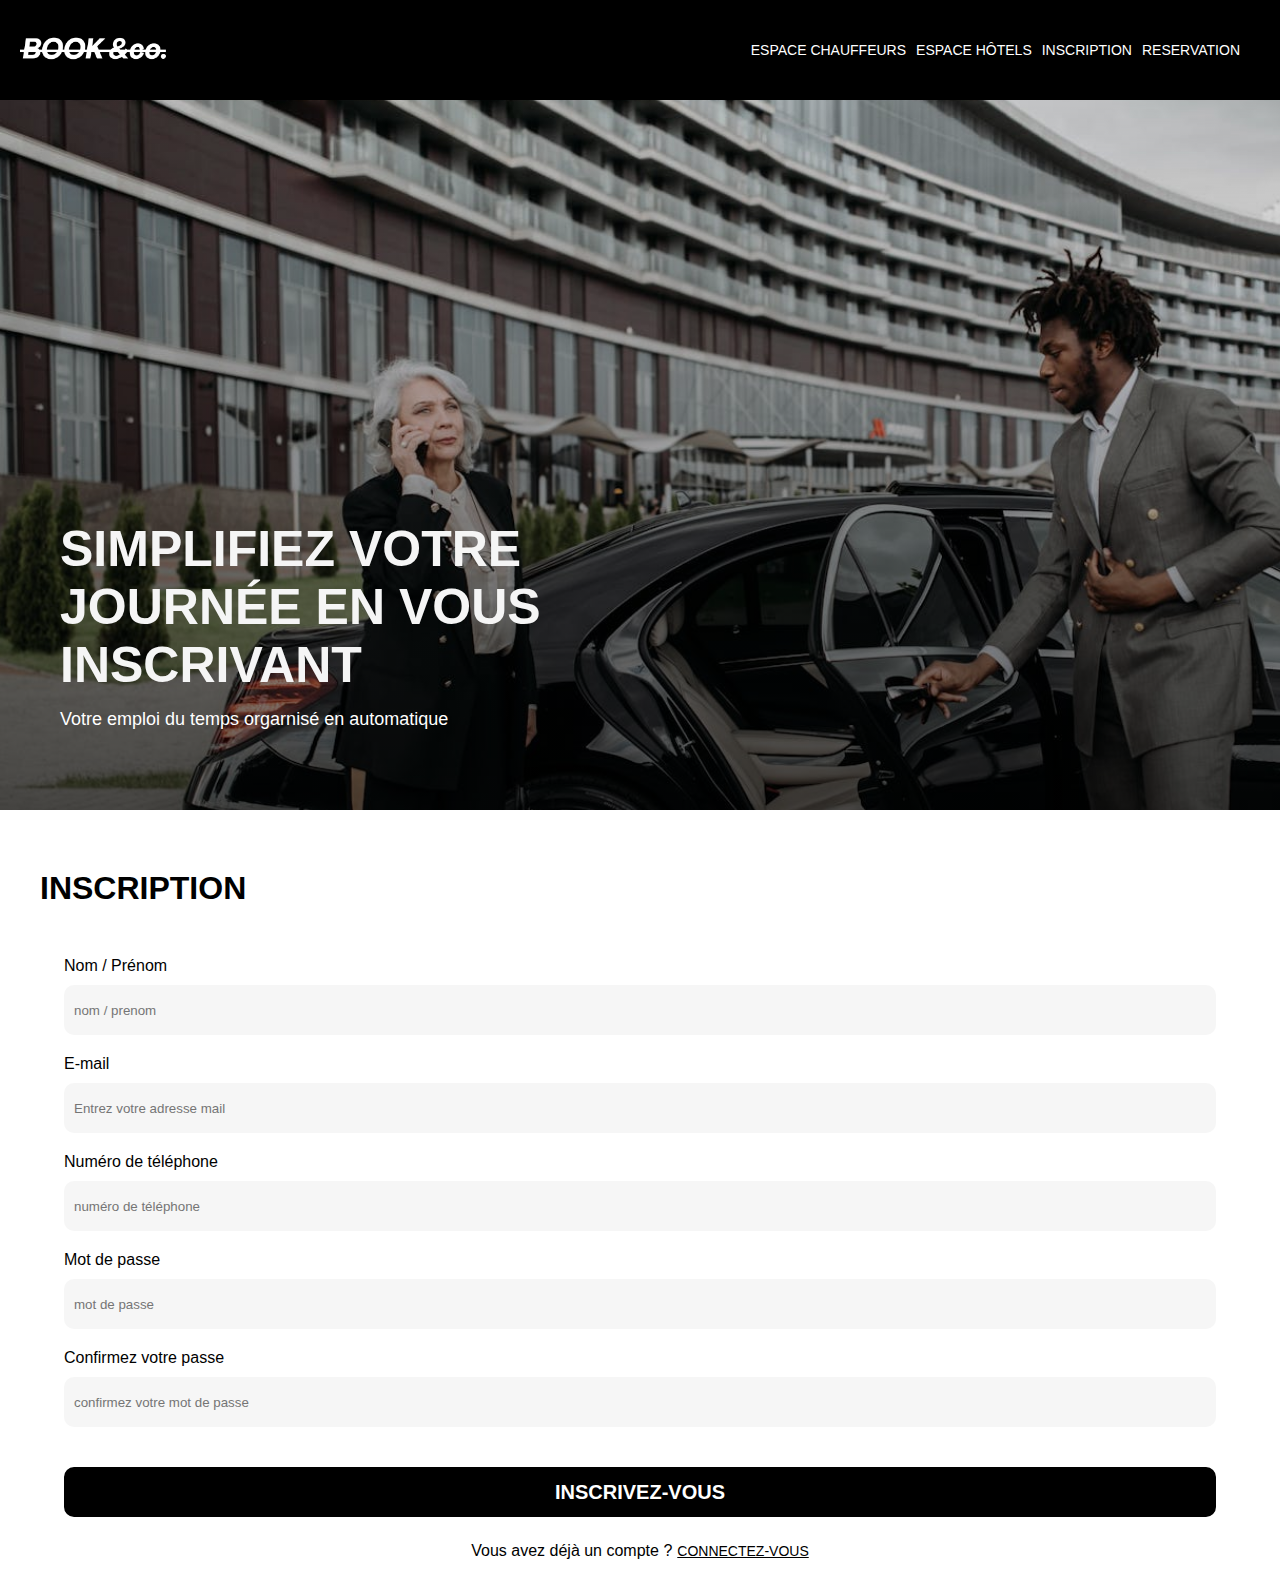
==== view/connexion.html @ 55574e7c "projet-final-fitia" ====
<!DOCTYPE html>
<html lang="fr">
  <head>
    <meta charset="UTF-8" />
    <meta name="viewport" content="width=device-width, initial-scale=1.0" />
    <title>connexion</title>
    <link rel="stylesheet" href="../asset/css/style.css" />
    <link rel="stylesheet" href="../asset/css/connexion.css" />
  </head>
  <body>
    <section class="header">
      <div class="barre-nav">
        <div>
          <a href="../index.html"
            ><img src="../asset/img/BOOK &co (10).png" alt="logo" width="150px"
          /></a>
        </div>
        <div class="barre-nav-link">
          <a href="">Espace Chauffeurs</a>
          <a href="">Espace Hôtels</a>
          <a href="view/connexion.html">Inscription</a>
          <a href="view/reservation.html">Reservation</a>
        </div>
        <div class="menu-burger">
          <img src="../asset/img/BOOK &co (13).png" alt="" />
        </div>
      </div>
      <div class="accroche">
        <h2>simplifiez votre journée en vous inscrivant</h2>
        <p>Votre emploi du temps orgarnisé en automatique</p>
      </div>
    </section>
    <div class="title-form">
      <h1>Inscription</h1>
    </div>
    <section class="form-custom">
      <form action="" class="form">
        <div class="input-parent">
          <div>
            <label for="full-name">Nom / Prénom</label>
          </div>
          <div>
            <input type="text" id="full-name" placeholder="nom / prenom" />
          </div>
        </div>
        <div class="input-parent">
          <div>
            <label for="mail">E-mail</label>
          </div>
          <div>
            <input type="email" placeholder="Entrez votre adresse mail" />
          </div>
        </div>
        <div class="input-parent">
          <div>
            <label for="number">Numéro de téléphone</label>
          </div>
          <div><input type="tel" placeholder="numéro de téléphone" /></div>
        </div>
        <div class="input-parent">
          <div>
            <label for="passeword">Mot de passe</label>
          </div>
          <div><input type="password" placeholder="mot de passe" /></div>
        </div>
        <div class="input-parent">
          <div>
            <label for="passeword-confirmed">Confirmez votre passe</label>
          </div>
          <div>
            <input type="password" placeholder="confirmez votre mot de passe" />
          </div>
        </div>
        <div>
          <button class="btn-form">Inscrivez-vous</button>
        </div>
        <div class="link-log-in">
          <div>
            <p>Vous avez déjà un compte ?</p>
          </div>
          <div>
            <a href="connexion.html">Connectez-vous</a>
          </div>
        </div>
      </form>
    </section>
  </body>
</html>
---- asset/css/style.css ----
*{
    margin: 0;
    padding: 0;
    box-sizing: border-box;
}

body{
    font-family: Helvetica, sans-serif;
    background: #fff;
}

html{
    scroll-behavior: smooth;
}

.header{
    background: linear-gradient(100px 100px 100px rgb(0, 0, 0));
}

.barre-nav{
    display: flex;
    justify-content: space-between;
    align-items: center;
    gap: 40px;
    height: 100px;
    background: rgb(0, 0, 0);
    padding: 20px;  

}

.barre-nav-link{
    display: flex;
    justify-content: space-between;
    align-items: center;
    gap: 30px;
    
}

.menu-burger{
   display: none
}

a{
    text-decoration: none;
    color: rgb(255, 255, 255);
    text-transform: uppercase;
    font-size: 14px;
}

a:hover{
    color: rgb(255, 89, 0);
    transition: 0.5s;
}




.btn{
    width: 150px;
    height: 50px;
    background: black;
    border: 2px solid black;
    border-radius: 10px;
    font-size: 20px;
    color: white;
    font-weight: 600;
    text-transform: uppercase;
    
}

.btn:hover{
    border: 2px solid rgb(255, 89, 0);
    background: rgb(255, 89, 0);
    transition: 0.5s;
}
---- asset/css/connexion.css ----
.header{
  z-index: 10;
  position: relative;
  height: 90vh;
  background: linear-gradient(rgba(10, 10, 10, 0), rgba(0, 0, 0, 0.666)), url(../img/pexels-pavel-danilyuk-8425027\ \(1\).jpg);
  background-attachment: fixed;
  background-size: cover;
  background-position: bottom center;
  background-repeat: no-repeat;
}


.barre-nav{
 
  
  h1{
      display: flex;
      justify-content: center;
      align-items: center;
      text-decoration: line-through;
      font-style: italic;
      font-weight:800;
      text-transform: uppercase;
      color: black;
      font-size: 25px; 
  }
}

.barre-nav-link{
  display: flex;
  justify-content: space-between;
  align-items: center;
  gap: 10px;
  height: 80px;
  background: black;
  padding: 20px;
  

  div{
      display: flex;
      justify-content: center;
      gap: 20px;
  }

  
}

.accroche{
  display: flex;
  flex-direction: column;
  justify-content: flex-end;
  align-items: flex-start;
  gap: 15px;
  height: 70vh;
  width: 50vw;
  padding: 60px 0 0 60px;
  color: white;
  font-size: 18px;
  h2{
      text-transform: uppercase;
      font-family: Helvetica, sans-serif;
      font-size: 50px;
      color: whitesmoke;
      
  }
}

.title-form{
  margin: 60px 0 50px 40px;
  text-transform: uppercase;
  font-family: Helvetica, sans-serif;
}

.form-custom{
  display: flex;
  flex-direction: column;
  justify-content: flex-start;
  align-items: center;
  gap: 20px;
  border-radius: 10px;
  background-color: white;
  margin-bottom: 20px;
  
}

.form{
  display: flex;
  flex-direction: column;
  justify-content: center;
  align-items: center;
  gap: 20px;
}

.input-parent{
  display: flex;
  flex-direction: column;
  justify-content: center;
  align-items: flex-start;
  gap: 10px;
  
}

input{
  height: 50px;
  width: 90vw;
  border-radius: 10px;
  border: none;
  padding: 10px;
  background: rgba(128, 128, 128, 0.071);
  
}

.btn-form{
  
    width: 90vw;
    height: 50px;
    background: black;
    border: 2px solid black;
    border-radius: 10px;
    font-size: 20px;
    color: white;
    font-weight: 600;
    text-transform: uppercase;
    margin: 20px 0 5px;
    
}

.btn-form:hover{
    border: 2px solid rgb(255, 89, 0);
    background: rgb(255, 89, 0);
    transition: 0.5s;
}

.link-log-in{
  display: flex;
  justify-content: center;
  align-items: center;
  gap: 5px;
  a{
    color: black;
    text-decoration: underline;
  }

  a:hover{
    color: rgb(255, 89, 0);
    transition: 0.5s;
  }
}


.link-sign{
  display: none;
}

@media  screen and (max-width: 775px) {
  .header{
    background: none;
    height: 50vh;
    img{
        width: 90px;
    }
  }

  .barre-nav-link{
    display: none;
}

.menu-burger{
  display: flex;
  justify-content: center;
  align-items: center;
  width: 24px;
}


.accroche {
  width: 100%;
  display: flex;
  align-items: center;
  justify-content: center;
  height: 40vh;
  text-align: center;
  padding: 50px;
  background: black;
  color: white;
  h2{
      font-size: 40px;
      
  }
}


  input{
    width: 400px;
  }

  
}
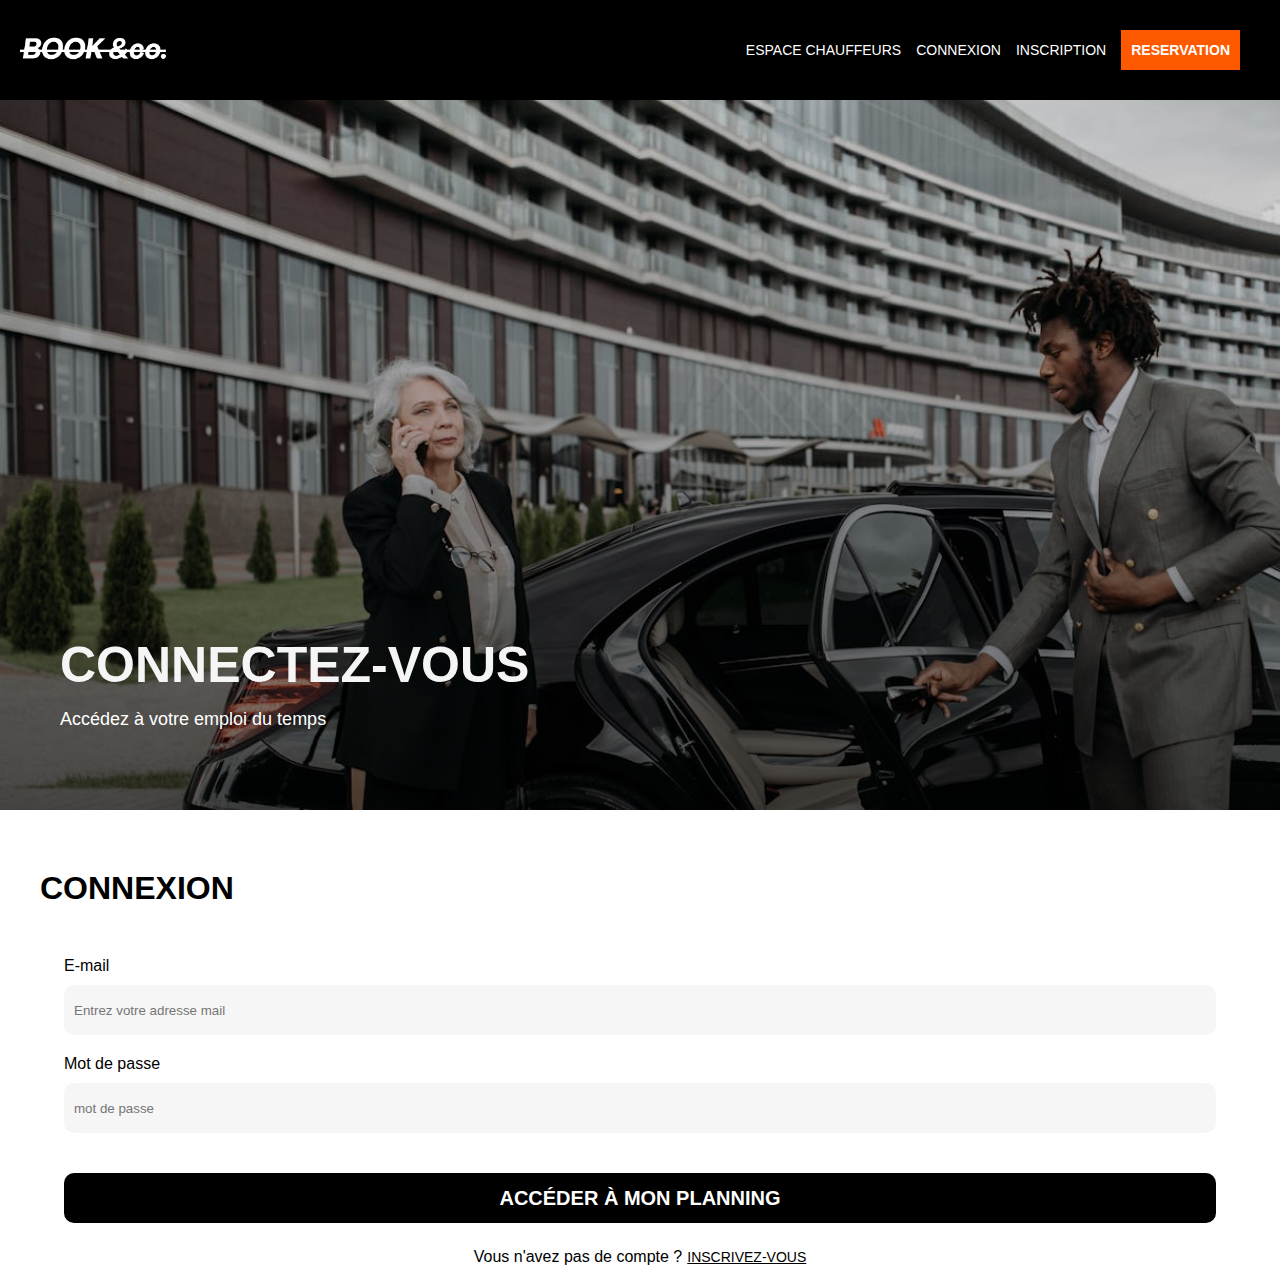
==== commit 0a5dc1e0: "mis a jour 28/04" ====
--- a/view/connexion.html
+++ b/view/connexion.html
@@ -5,44 +5,36 @@
     <meta name="viewport" content="width=device-width, initial-scale=1.0" />
     <title>connexion</title>
     <link rel="stylesheet" href="../asset/css/style.css" />
-    <link rel="stylesheet" href="../asset/css/connexion.css" />
+    <link rel="stylesheet" href="../asset/css/link-barre-nav.css" />
   </head>
   <body>
     <section class="header">
       <div class="barre-nav">
         <div>
           <a href="../index.html"
-            ><img src="../asset/img/BOOK &co (10).png" alt="logo" width="150px"
+            ><img src="../asset/img/logo.png" alt="logo" width="150px"
           /></a>
         </div>
         <div class="barre-nav-link">
           <a href="">Espace Chauffeurs</a>
-          <a href="">Espace Hôtels</a>
-          <a href="view/connexion.html">Inscription</a>
-          <a href="view/reservation.html">Reservation</a>
+          <a href="connexion.html">Connexion</a>
+          <a href="inscription.html">Inscription</a>
+          <button class="btn-nav-barre"><a href="reservation.html">Reservation</a></button>
         </div>
         <div class="menu-burger">
           <img src="../asset/img/BOOK &co (13).png" alt="" />
         </div>
       </div>
       <div class="accroche">
-        <h2>simplifiez votre journée en vous inscrivant</h2>
-        <p>Votre emploi du temps orgarnisé en automatique</p>
+        <h2>Connectez-vous</h2>
+        <p>Accédez à votre emploi du temps</p>
       </div>
     </section>
     <div class="title-form">
-      <h1>Inscription</h1>
+      <h1>Connexion</h1>
     </div>
     <section class="form-custom">
       <form action="" class="form">
-        <div class="input-parent">
-          <div>
-            <label for="full-name">Nom / Prénom</label>
-          </div>
-          <div>
-            <input type="text" id="full-name" placeholder="nom / prenom" />
-          </div>
-        </div>
         <div class="input-parent">
           <div>
             <label for="mail">E-mail</label>
@@ -53,33 +45,19 @@
         </div>
         <div class="input-parent">
           <div>
-            <label for="number">Numéro de téléphone</label>
-          </div>
-          <div><input type="tel" placeholder="numéro de téléphone" /></div>
-        </div>
-        <div class="input-parent">
-          <div>
             <label for="passeword">Mot de passe</label>
           </div>
           <div><input type="password" placeholder="mot de passe" /></div>
         </div>
-        <div class="input-parent">
-          <div>
-            <label for="passeword-confirmed">Confirmez votre passe</label>
-          </div>
-          <div>
-            <input type="password" placeholder="confirmez votre mot de passe" />
-          </div>
-        </div>
         <div>
-          <button class="btn-form">Inscrivez-vous</button>
+          <button class="btn-form">Accéder à mon planning</button>
         </div>
         <div class="link-log-in">
           <div>
-            <p>Vous avez déjà un compte ?</p>
+            <p>Vous n'avez pas de compte ?</p>
           </div>
           <div>
-            <a href="connexion.html">Connectez-vous</a>
+            <a href="inscription.html">Inscrivez-vous</a>
           </div>
         </div>
       </form>
--- a/asset/css/style.css
+++ b/asset/css/style.css
@@ -1,77 +1,74 @@
-*{
-    margin: 0;
-    padding: 0;
-    box-sizing: border-box;
+* {
+  margin: 0;
+  padding: 0;
+  box-sizing: border-box;
 }
 
-body{
-    font-family: Helvetica, sans-serif;
-    background: #fff;
+body {
+  font-family: Helvetica, sans-serif;
+  background: #fff;
 }
 
-html{
-    scroll-behavior: smooth;
+html {
+  scroll-behavior: smooth;
 }
 
-.header{
-    background: linear-gradient(100px 100px 100px rgb(0, 0, 0));
+.barre-nav {
+  display: flex;
+  justify-content: space-between;
+  align-items: center;
+  gap: 40px;
+  height: 100px;
+  background: rgb(0, 0, 0);
+  padding: 20px;
 }
 
-.barre-nav{
-    display: flex;
-    justify-content: space-between;
-    align-items: center;
-    gap: 40px;
-    height: 100px;
-    background: rgb(0, 0, 0);
-    padding: 20px;  
-
+.barre-nav-link {
+  display: flex;
+  justify-content: space-between;
+  align-items: center;
+  gap: 30px;
 }
 
-.barre-nav-link{
-    display: flex;
-    justify-content: space-between;
-    align-items: center;
-    gap: 30px;
-    
+.menu-burger {
+  display: none;
 }
 
-.menu-burger{
-   display: none
+a {
+  text-decoration: none;
+  color: rgb(255, 255, 255);
+  text-transform: uppercase;
+  font-size: 14px;
 }
 
-a{
-    text-decoration: none;
-    color: rgb(255, 255, 255);
-    text-transform: uppercase;
-    font-size: 14px;
+a:hover {
+  color: rgb(255, 89, 0);
+  transition: 0.5s;
 }
 
-a:hover{
-    color: rgb(255, 89, 0);
-    transition: 0.5s;
+.btn {
+  text-align: center;
+  width: 200px;
+  height: 60px;
+  background: black;
+  border: 2px solid black;
+  border-radius: 10px;
+  font-size: 20px;
+  color: white;
+  font-weight: 600;
+  text-transform: uppercase;
+
+  a{
+    font-size: 20px;
+  }
+  a:hover{
+    color: #fff;
+  }
+  
 }
 
-
-
-
-.btn{
-    width: 150px;
-    height: 50px;
-    background: black;
-    border: 2px solid black;
-    border-radius: 10px;
-    font-size: 20px;
-    color: white;
-    font-weight: 600;
-    text-transform: uppercase;
-    
+.btn:hover {
+  border: 2px solid rgb(255, 89, 0);
+  background: rgb(255, 89, 0);
+  transition: 0.5s;
 }
-
-.btn:hover{
-    border: 2px solid rgb(255, 89, 0);
-    background: rgb(255, 89, 0);
-    transition: 0.5s;
-}
-
-
--- a/asset/css/link-barre-nav.css
+++ b/asset/css/link-barre-nav.css
@@ -0,0 +1,269 @@
+
+.header{
+  z-index: 10;
+  position: relative;
+  height: 90vh;
+  background: linear-gradient(rgba(10, 10, 10, 0), rgba(0, 0, 0, 0.666)), url(../img/log-in-header.jpg);
+  background-attachment: fixed;
+  background-size: cover;
+  background-position: bottom center;
+  background-repeat: no-repeat;
+}
+
+.header-inscription{
+  z-index: 10;
+  position: relative;
+  height: 90vh;
+  background: linear-gradient(rgba(10, 10, 10, 0.447), rgba(0, 0, 0, 0.566)), url(../img/sign-in-header.jpg);
+  background-attachment: fixed;
+  background-size: cover;
+  background-position: center center;
+  background-repeat: no-repeat;
+}
+
+.header-reservation{
+  z-index: 10;
+  position: relative;
+  height: 90vh;
+  background: linear-gradient(rgba(10, 10, 10, 0.542), rgba(0, 0, 0, 0.666)), url(../img/reservation-header.jpg);
+  background-attachment: fixed;
+  background-size: cover;
+  background-position: bottom bottom;
+  background-repeat: no-repeat;
+}
+
+.barre-nav-link{
+  display: flex;
+  justify-content: space-between;
+  align-items: center;
+  gap: 15px;
+  height: 80px;
+  background: black;
+  padding: 20px;
+}
+
+.btn-nav-barre{
+  height: 40px;
+  background-color: rgb(255, 89, 0);
+  border: none;
+  a{
+      height: 40px;
+      width: 130px;
+      padding: 10px;
+      color: white;
+      font-weight: 600;
+      font-family:Helvetica, sans-serif;
+  }
+}
+
+.btn-nav-barre:hover{
+  border: 2px solid white;
+  transition: 0.5s;
+}
+
+
+.accroche{
+  display: flex;
+  flex-direction: column;
+  justify-content: flex-end;
+  align-items: flex-start;
+  gap: 15px;
+  height: 70vh;
+  width: 50vw;
+  padding: 60px 0 0 60px;
+  color: white;
+  font-size: 18px;
+  h2{
+      text-transform: uppercase;
+      font-size: 50px;
+      color: whitesmoke;
+      
+  }
+}
+
+.title-form{
+  margin: 60px 0 50px 40px;
+  text-transform: uppercase;
+}
+
+.form-custom{
+  display: flex;
+  flex-direction: column;
+  justify-content: flex-start;
+  align-items: center;
+  gap: 20px;
+  border-radius: 10px;
+  background-color: white;
+  margin-block-end: 20px;
+  
+}
+
+.form{
+  display: flex;
+  flex-direction: column;
+  justify-content: center;
+  align-items: center;
+  gap: 20px;
+  
+}
+
+.input-parent{
+  display: flex;
+  flex-direction: column;
+  justify-content: center;
+  align-items: flex-start;
+  gap: 10px;
+  
+}
+
+input{
+  height: 50px;
+  width: 90vw;
+  border-radius: 10px;
+  border: none;
+  padding: 10px;
+  background: rgba(128, 128, 128, 0.071);
+  
+}
+
+.btn-form{
+  
+  width: 90vw;
+  height: 50px;
+  background: black;
+  border: 2px solid black;
+  border-radius: 10px;
+  font-size: 20px;
+  color: white;
+  font-weight: 600;
+  text-transform: uppercase;
+  margin: 20px 0 5px;
+  
+}
+
+.btn-form:hover{
+  border: 2px solid rgb(255, 89, 0);
+  background: rgb(255, 89, 0);
+  transition: 0.5s;
+}
+
+.link-log-in{
+  display: flex;
+  justify-content: center;
+  align-items: center;
+  gap: 5px;
+  a{
+    color: black;
+    text-decoration: underline;
+  }
+  
+  a:hover{
+    color: rgb(255, 89, 0);
+    transition: 0.5s;
+  }
+}
+
+/* RESERVATION */
+.partie-hotel{
+  display: flex;
+  justify-content: center;
+  align-items: center;
+  gap: 20px;
+  border: 2px solid rgb(255, 89, 0);
+  border-radius: 10px;
+  padding: 40px;
+  margin-block-end: 20px;
+  input{
+    width: 40vw;
+  }
+
+  
+}
+
+.partie-client{
+  display: flex;
+  flex-direction: column;
+  gap: 20px;
+  margin-inline: 20px;
+  h2{
+    text-transform: uppercase;
+  }
+}
+
+.textarea{
+  
+  textarea{
+    padding: 20px;
+    border: none;
+    width: 90vw;
+    border-radius: 20px;
+    background: rgba(128, 128, 128, 0.071);
+  }
+}
+
+@media  screen and (max-width: 775px) {
+  .header{
+    background: none;
+    height: 50vh;
+    img{
+        width: 90px;
+    }
+  }
+
+  .header-reservation{
+    background: none;
+    height: 50vh;
+    img{
+        width: 90px;
+    }
+  }
+
+  .header-inscription{
+    background: none;
+    height: 50vh;
+    img{
+        width: 90px;
+    }
+  }
+
+  .barre-nav-link{
+    display: none;
+}
+
+.menu-burger{
+  display: flex;
+  justify-content: center;
+  align-items: center;
+  width: 24px;
+}
+
+
+.accroche {
+  width: 100%;
+  display: flex;
+  align-items: center;
+  justify-content: center;
+  height: 40vh;
+  text-align: center;
+  padding: 50px;
+  background: black;
+  color: white;
+  h2{
+      font-size: 40px;
+      
+  }
+}
+
+
+  input{
+    width: 400px;
+  }
+ 
+   .textarea{
+    textarea{
+      width: 400px;
+    }
+   }
+  
+}
+
